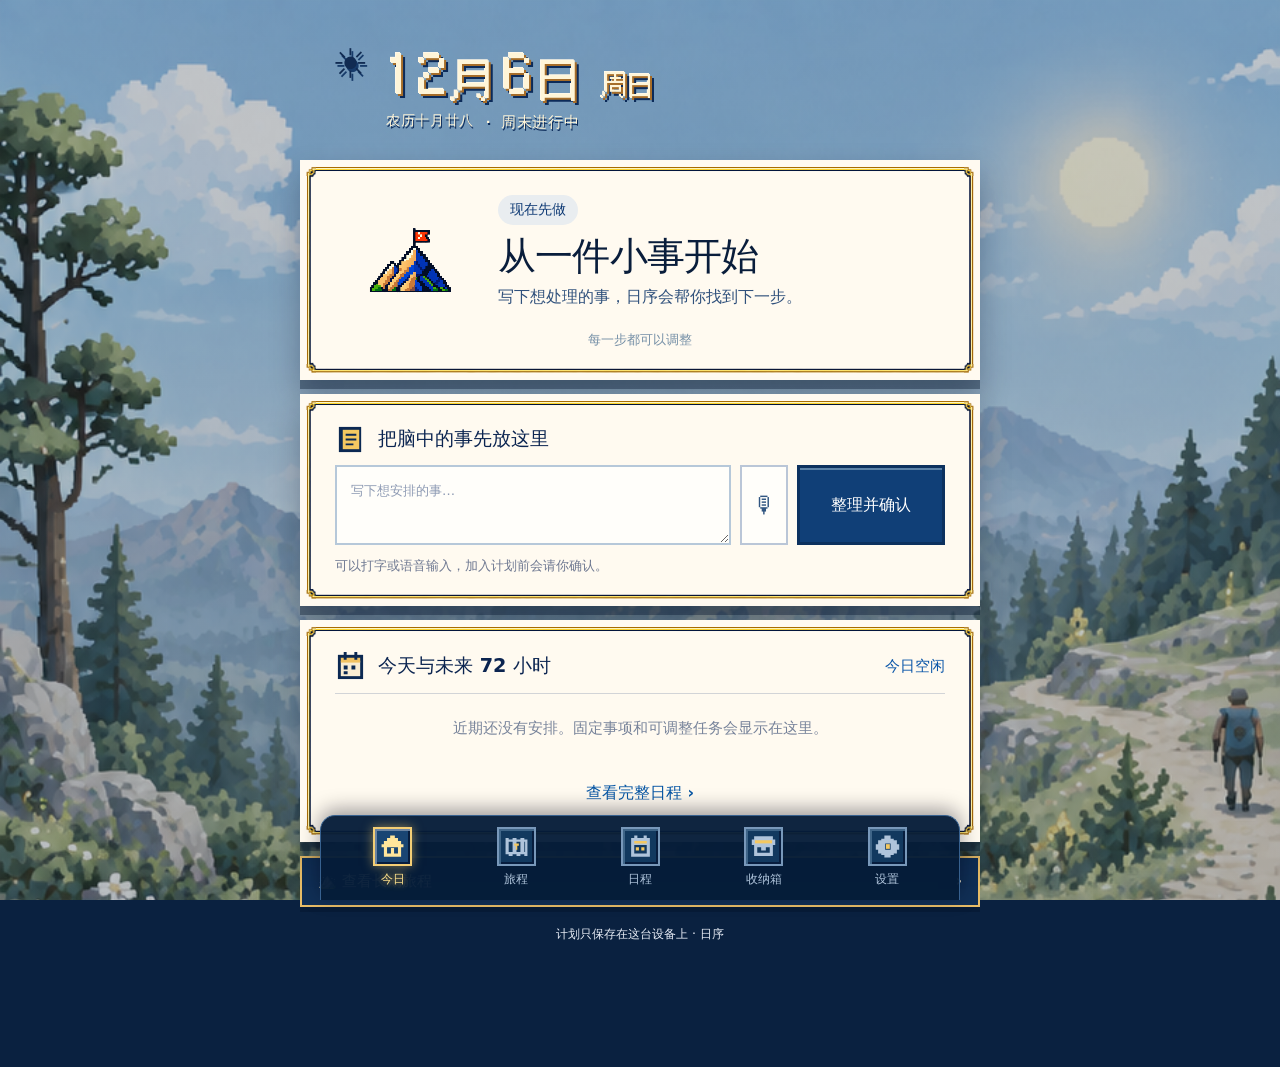
==== index.html @ 4304ae8c "Prepare first-party AI recognition service" ====
<!doctype html>
<html lang="zh-CN">
<head>
  <meta charset="UTF-8">
  <meta name="viewport" content="width=device-width, initial-scale=1, viewport-fit=cover">
  <meta name="theme-color" content="#0b2545">
  <meta name="description" content="日序：把今天的事情理清，沿着自己的旅程向前走。">
  <title>日序 · 今日冒险</title>
  <link rel="manifest" href="./manifest.webmanifest">
  <link rel="icon" type="image/svg+xml" href="data:image/svg+xml,%3Csvg xmlns='http://www.w3.org/2000/svg' viewBox='0 0 64 64'%3E%3Crect width='64' height='64' fill='%230b2545'/%3E%3Cpath d='M8 48 26 19l10 15 7-9 13 23Z' fill='%23f6cf75' stroke='%23fff8e7' stroke-width='3'/%3E%3Cpath d='M8 51h48' stroke='%23fff8e7' stroke-width='4'/%3E%3C/svg%3E">
  <link rel="stylesheet" href="./styles.css">
  <script type="module" src="./app.js"></script>
</head>
<body>
  <svg class="svg-defs" xmlns="http://www.w3.org/2000/svg" aria-hidden="true">
    <symbol id="i-mountain" viewBox="0 0 64 64"><path fill="#09254b" d="M2 51 24 14l12 19 8-11 18 29v7H2z"/><path fill="#f8d675" d="M7 51 24 21l18 30z"/><path fill="#e7f4f2" d="m24 21 6 10-7-3-5 5z"/><path fill="#5d8e78" d="M5 51h55v7H5z"/><path fill="#b96436" d="M23 10h4v14h-4z"/><path fill="#f8d675" d="M27 11h12v9H27z"/></symbol>
    <symbol id="i-book" viewBox="0 0 32 32"><path fill="#0b2852" d="M4 3h23v26H4z"/><path fill="#f4c861" d="M8 6h17v20H8z"/><path fill="#0b2852" d="M11 10h11v2H11zm0 5h11v2H11zm0 5h8v2h-8z"/></symbol>
    <symbol id="i-calendar" viewBox="0 0 32 32"><path fill="#0b2852" d="M3 5h26v25H3z"/><path fill="#f9ecd2" d="M6 11h20v16H6z"/><path fill="#f2c262" d="M6 8h20v5H6z"/><path fill="#0b2852" d="M9 2h3v8H9zm11 0h3v8h-3zM9 16h4v4H9zm8 0h4v4h-4zM9 22h4v3H9z"/></symbol>
    <symbol id="i-nav-calendar" viewBox="0 0 32 32"><path fill="currentColor" d="M4 5h4V2h4v3h8V2h4v3h4v24H4zm4 9v11h16V14z"/><path fill="#f4c861" d="M8 9h16v3H8zm2 8h4v4h-4zm7 0h4v4h-4z"/></symbol>
    <symbol id="i-sprout" viewBox="0 0 32 32"><path fill="#0b2852" d="M14 17h4v11h-4z"/><path fill="#4f9874" d="M15 17C5 19 4 12 5 7c5-1 11 1 11 10zm2-1c0-9 6-12 11-10 1 6-2 12-11 10z"/><path fill="#9c6a3f" d="M5 26h23v4H5z"/></symbol>
    <symbol id="i-home" viewBox="0 0 32 32"><path fill="currentColor" d="M13 2h6v3h4v4h4v4h3v4h-3v12H5V17H2v-4h3V9h4V5h4zM9 17v8h5v-7h4v7h5v-8z"/></symbol>
    <symbol id="i-map" viewBox="0 0 32 32"><path fill="currentColor" d="M2 5h4v2h5V5h5v2h5V5h5v2h4v21h-4v-2h-5v2h-5v-2h-5v2H6v-2H2zm4 5v13h5V10zm10 0v13h5V10zm10 0v13h1V10z"/><path fill="#f4c861" d="M13 12h6v3h-2v5h-2v-5h-2z"/></symbol>
    <symbol id="i-box" viewBox="0 0 32 32"><path fill="currentColor" d="M4 3h24v4h3v7h-3v14H4V14H1V7h3zm4 14v7h16v-7h-5v4h-6v-4z"/><path fill="#f4c861" d="M5 8h22v4H5z"/></symbol>
    <symbol id="i-settings" viewBox="0 0 32 32"><path fill="currentColor" d="M12 2h8v4h4v2h4v5h3v7h-3v5h-4v2h-4v3h-8v-3H8v-2H4v-5H1v-7h3V8h4V6h4zm1 10v8h7v-8z"/><path fill="#f4c861" d="M14 13h5v6h-5z"/></symbol>
    <symbol id="i-mango" viewBox="0 0 24 28"><path fill="#123353" d="M9 5h4l2-4 3 1-2 5c7 5 7 17-4 20C2 28-1 16 5 9z"/><path fill="currentColor" d="M9 8c-6 3-7 15 1 16 9 1 12-10 6-15-2-2-5-2-7-1z"/><path fill="#5b9c5a" d="M12 6c0-5-4-5-6-4 0 3 2 5 6 4z"/></symbol>
  </svg>
  <div class="scene" aria-hidden="true"></div>
  <div class="app-shell" id="today">
    <header class="sky-header">
      <div id="dateSkyIcon" class="date-icon date-emoji" aria-hidden="true">🌙</div>
      <div class="date-copy"><div class="date-line"><strong id="todayLabel"><span id="monthNumber" class="date-number"></span><span class="date-unit">月</span><span id="dayNumber" class="date-number"></span><span class="date-unit">日</span></strong><span id="weekdayLabel"></span></div><div class="date-detail"><span id="lunarLabel"></span><span id="weekendLabel"></span></div></div>
    </header>
    <main>
      <section class="next-card pixel-frame" aria-labelledby="nextTitle">
        <div class="hero-icon" aria-hidden="true"><img src="./assets/quest-mountain-flag.png" alt=""></div>
        <div class="hero-text"><span class="soft-badge">现在先做</span><div id="nextStep" class="next-content"><h1 id="nextTitle">从一件小事开始</h1><p>写下想处理的事，日序会帮你找到下一步。</p></div></div>
        <div id="nextActions" class="next-actions" hidden></div>
        <p class="hero-footnote">每一步都可以调整</p>
      </section>
      <section class="capture-card paper-frame" aria-labelledby="captureTitle">
        <div class="section-title"><svg aria-hidden="true"><use href="#i-book"/></svg><h2 id="captureTitle">把脑中的事先放这里</h2></div>
        <label class="sr-only" for="captureInput">输入你想整理的事情</label>
        <div class="capture-row"><textarea id="captureInput" rows="2" placeholder="写下想安排的事…"></textarea><button id="voiceButton" class="voice-button" type="button" aria-label="开始语音输入" aria-pressed="false">🎙</button><button id="organizeButton" class="navy-button" type="button">整理并确认</button></div>
        <p id="captureMessage" class="field-note" role="status">可以打字或语音输入，加入计划前会请你确认。</p>
      </section>
      <section class="schedule-card paper-frame" id="schedule" aria-labelledby="scheduleTitle">
        <div class="section-head schedule-head"><div class="section-title"><svg aria-hidden="true"><use href="#i-calendar"/></svg><h2 id="scheduleTitle">今天与未来 72 小时</h2></div><button id="workSummary" class="work-summary" type="button" aria-label="查看今日预计工作时间与忙碌度"></button></div>
        <div id="scheduleList" class="schedule-list"></div><div id="dailyList" class="daily-list"></div>
        <button id="scheduleMoreButton" class="section-link" type="button">查看完整日程 <span aria-hidden="true">›</span></button>
      </section>
      <button id="journeyShortcut" class="journey-shortcut" type="button">⛰️ 查看长期旅程 <span aria-hidden="true">›</span></button>
      <section class="journey-panel" id="journey" aria-labelledby="journeyTitle">
        <div class="journey-heading"><svg aria-hidden="true"><use href="#i-mountain"/></svg><h2 id="journeyTitle">长期旅程</h2><button id="newJourneyButton" class="journey-create" type="button">＋ 新建旅程</button></div><div id="journeyList" class="journey-list"></div>
      </section>
      <section class="tasks-card paper-frame" id="inbox" aria-labelledby="taskTitle">
        <div class="section-head"><div class="section-title"><svg aria-hidden="true"><use href="#i-box"/></svg><h2 id="taskTitle">收纳箱</h2></div><span id="taskCount" class="count-pill">0 项</span></div>
        <p class="section-description">所有已确认的事项都在这里，可修改、顺延或删除。</p>
        <div id="taskList" class="task-list"></div>
        <div class="inbox-subsection"><h3>稍后整理</h3><div id="deferredList"></div></div>
        <div class="inbox-subsection"><h3>过时奇遇 · 回顾</h3><div id="expiredList"></div></div>
        <details class="inbox-subsection"><summary>已完成事项</summary><div id="completedList"></div></details>
        <button id="restoreButton" class="section-link" type="button" hidden>撤销上一步</button>
      </section>
    </main>
    <footer class="page-footer">计划只保存在这台设备上 · 日序</footer>
  </div>
  <nav class="bottom-nav" aria-label="主要页面">
    <a class="active" href="#today" data-nav="today"><svg aria-hidden="true"><use href="#i-home"/></svg><span>今日</span></a>
    <a href="#journey" data-nav="journey"><svg aria-hidden="true"><use href="#i-map"/></svg><span>旅程</span></a>
    <a href="#schedule" data-nav="schedule"><svg aria-hidden="true"><use href="#i-nav-calendar"/></svg><span>日程</span></a>
    <a href="#inbox" data-nav="inbox"><svg aria-hidden="true"><use href="#i-box"/></svg><span>收纳箱</span></a>
    <button id="settingsButton" type="button"><svg aria-hidden="true"><use href="#i-settings"/></svg><span>设置</span></button>
  </nav>
  <dialog id="reviewSection" class="quest-dialog" aria-labelledby="reviewTitle">
    <div class="quest-dialog-inner">
      <div class="quest-banner"><span aria-hidden="true">✦</span><h2 id="reviewTitle">奇遇任务出现了</h2><span aria-hidden="true">✦</span></div>
      <div class="quest-scroll"><p id="captureSummary" class="capture-summary"></p><p id="questTiming" class="quest-timing"></p><div id="questLead" class="quest-lead"></div><div class="quest-suggestion"><h3>✦ 日序建议</h3><p id="questSuggestion">先核对任务名称、时间和预计时长。确认后再加入计划。</p><div id="questPlan" class="plan-preview" hidden></div></div><p class="section-description">整理结果 · 可逐项修改</p><div id="draftList" class="draft-list"></div></div>
      <div class="review-footer"><button id="confirmDraftButton" class="gold-button" type="button">接受安排</button><button id="discardDraftButton" class="light-button" type="button">先放一放</button><button id="deleteCaptureButton" class="delete-capture-button" type="button">删除本次输入</button><p id="reviewFootnote">未确认的内容不会加入计划</p></div>
    </div>
  </dialog>
  <dialog id="journeyDialog" class="settings-dialog" aria-labelledby="journeyDialogTitle">
    <form id="journeyForm" class="settings-content"><div class="section-head"><h2 id="journeyDialogTitle">新建长期旅程</h2><button class="icon-button dialog-close" type="button" aria-label="关闭">×</button></div>
      <label class="form-field">旅程名称<input id="journeyNameInput" type="text" maxlength="80" required placeholder="例如：找到合适的下一份工作"></label>
      <label class="form-field">类型<select id="journeyKindInput"><option value="main">主线任务</option><option value="side">支线任务</option></select></label>
      <label class="form-field">第一个路标（可稍后添加）<input id="journeyFirstMilestone" type="text" maxlength="180" placeholder="例如：整理作品集目录"></label>
      <button class="gold-button form-submit" type="submit">保存旅程</button>
    </form>
  </dialog>
  <dialog id="milestoneDialog" class="settings-dialog" aria-labelledby="milestoneDialogTitle">
    <form id="milestoneForm" class="settings-content"><div class="section-head"><h2 id="milestoneDialogTitle">添加下一路标</h2><button class="icon-button dialog-close" type="button" aria-label="关闭">×</button></div>
      <label class="form-field">要推进的一步<input id="milestoneTitle" type="text" maxlength="180" required placeholder="例如：完成作品集首页初稿"></label>
      <label class="form-field">预计分钟<input id="milestoneMinutes" type="number" min="10" max="480" step="5" value="45"></label>
      <button class="gold-button form-submit" type="submit">加入旅程</button>
    </form>
  </dialog>
  <dialog id="taskEditDialog" class="settings-dialog" aria-labelledby="taskEditTitle">
    <form id="taskEditForm" class="settings-content"><div class="section-head"><h2 id="taskEditTitle">修改事项</h2><button class="icon-button dialog-close" type="button" aria-label="关闭">×</button></div>
      <label class="form-field">名称<input id="editTitle" type="text" maxlength="180" required></label>
      <label class="form-field">安排方式<select id="editKind"><option value="task">可调整任务</option><option value="event">固定事项</option></select></label>
      <label class="form-field">任务类型<select id="editQuestType"><option value="adventure">奇遇任务</option><option value="normal">短期任务</option><option value="main">主线</option><option value="side">支线</option><option value="daily">每日任务</option></select></label>
      <label class="form-field">所属旅程<input id="editJourneyName" type="text" maxlength="80" list="journeyOptions" placeholder="主线或支线填写旅程名称"></label>
      <datalist id="journeyOptions"></datalist>
      <label class="form-field">优先级<select id="editPriority"><option value="auto">自动判断</option><option value="high">高</option><option value="medium">中</option><option value="low">低</option></select></label>
      <label class="form-field">截止或固定时间<input id="editTime" type="datetime-local"></label>
      <label class="form-field">预计分钟<input id="editMinutes" type="number" min="10" max="480" step="5"></label>
      <button class="gold-button form-submit" type="submit">保存修改</button>
    </form>
  </dialog>
  <dialog id="focusDialog" class="settings-dialog" aria-labelledby="focusTitle"><div class="settings-content focus-content"><div class="section-head"><h2 id="focusTitle">开始这一段</h2><button class="icon-button dialog-close" type="button" aria-label="关闭">×</button></div><p id="focusTaskTitle" class="focus-task-title"></p><div id="focusClock" class="focus-clock" aria-live="off">00:00</div><p class="section-description">专注结束后再标记完成；中途离开也不会自动算作完成。</p><div class="focus-actions"><button id="focusToggleButton" class="gold-button" type="button">开始计时</button><button id="focusCompleteButton" class="light-button" type="button">完成这一段</button></div></div></dialog>
  <dialog id="busyDialog" class="settings-dialog" aria-labelledby="busyTitle"><div class="settings-content"><div class="section-head"><h2 id="busyTitle">今日忙碌度</h2><button class="icon-button dialog-close" type="button" aria-label="关闭">×</button></div><p id="busyExplanation" class="section-description"></p></div></dialog>
  <dialog id="settingsDialog" class="settings-dialog" aria-labelledby="settingsTitle">
    <form method="dialog" class="settings-content"><div class="section-head"><h2 id="settingsTitle">设置与数据</h2><button class="icon-button" value="cancel" aria-label="关闭设置">×</button></div>
      <label class="setting-row"><span><strong>背景时间</strong><small>跟随当前时间，或手动选择远足与扎营。</small></span><select id="themeSelect"><option value="auto">自动切换</option><option value="day">白天 · 远足</option><option value="night">夜间 · 扎营</option></select></label>
      <label class="setting-row"><span><strong>临期提醒</strong><small>页面打开时显示柔和提示；重要事项会更早提醒。</small></span><input id="reminderToggle" type="checkbox" checked></label>
      <label class="setting-row"><span><strong>提醒方式</strong><small>声音需要手动开启，受手机浏览器播放限制。</small></span><select id="reminderMode"><option value="visual">渐入提示</option><option value="sound">渐入提示＋轻音</option></select></label>
      <div class="ai-setting"><strong>智能识别</strong><p>整理时只发送本次输入与设备时间，用来归纳任务、识别日期和时长。个人任务仍保存在本机；服务暂不可用时会自动使用本地规则。</p></div>
      <div class="settings-buttons"><button id="exportButton" class="light-button" type="button">导出数据</button><label class="light-button import-label">导入数据<input id="importInput" type="file" accept="application/json,.json" hidden></label></div>
      <details class="capture-history"><summary>查看已确认的原文</summary><div id="captureHistory"></div></details>
      <button id="clearButton" class="danger-button" type="button">清空本机数据</button>
      <p class="field-note">当前版本无需账号；更换设备前请导出备份。</p>
    </form>
  </dialog>
  <dialog id="changesDialog" class="settings-dialog" aria-labelledby="changesTitle"><div class="settings-content"><h2 id="changesTitle">这些安排会调整</h2><p class="section-description">请确认变更；加入后仍可撤销。</p><ul id="changesList" class="changes-list"></ul><div class="dialog-actions"><button id="changesCancelButton" class="light-button" type="button">返回修改</button><button id="changesConfirmButton" class="gold-button" type="button">确认新计划</button></div></div></dialog>
  <div id="reminderBanner" class="reminder-banner" role="alert" hidden><span aria-hidden="true">✦</span><div><strong id="reminderTitle"></strong><p id="reminderDetail"></p></div><button id="reminderDismiss" type="button" aria-label="关闭提醒">×</button></div>
  <div id="toast" class="toast" role="status" aria-live="polite" hidden></div>
</body>
</html>
---- styles.css ----
:root{font-family:"PingFang SC","Microsoft YaHei","Noto Sans CJK SC",system-ui,sans-serif;font-size:16px;line-height:1.5;color:#112b52;background:#0a2140;font-synthesis:none;--navy:#0d2b56;--deep:#091e3e;--blue:#16539a;--gold:#efbd58;--paper:#fff9ed;--paper2:#fffdf7;--muted:#6d7890}
*{box-sizing:border-box}html{scroll-behavior:smooth}body{margin:0;min-width:320px}button,textarea,input,select{font:inherit}button{cursor:pointer}button:disabled{opacity:.5;cursor:not-allowed}button:focus-visible,textarea:focus-visible,input:focus-visible,select:focus-visible,a:focus-visible,summary:focus-visible{outline:3px solid #4a94df;outline-offset:3px}[hidden]{display:none!important}.sr-only{position:absolute;width:1px;height:1px;padding:0;margin:-1px;overflow:hidden;clip:rect(0,0,0,0);white-space:nowrap;border:0}.svg-defs{position:absolute;width:0;height:0;overflow:hidden}.scene{position:fixed;inset:0;z-index:0;pointer-events:none;background:#10294c url("./assets/night-landscape.png") center top/cover no-repeat}.scene:after{content:"";position:absolute;inset:0;background:linear-gradient(180deg,rgba(6,22,47,.12),rgba(6,22,47,.25))}body[data-theme="day"] .scene{background-image:url("./assets/day-landscape.png");background-color:#a9c8cf}body[data-theme="day"] .scene:after{background:linear-gradient(180deg,rgba(214,230,229,.06),rgba(22,58,67,.14))}.app-shell{position:relative;z-index:1;width:min(100% - 40px,980px);margin:auto;padding-bottom:105px}.sky-header{height:162px;display:flex;align-items:flex-start;gap:13px;padding:43px 14px 0;max-width:700px}.date-icon{width:45px;height:45px;flex:0 0 45px;filter:drop-shadow(2px 3px 0 #173b6a)}.date-icon svg{width:100%;height:100%;image-rendering:pixelated}.date-line{display:flex;gap:17px;align-items:baseline;white-space:nowrap}.date-line strong,.date-line span,.date-detail{font-family:ui-monospace,"SFMono-Regular","PingFang SC","Microsoft YaHei",sans-serif;font-weight:900;letter-spacing:.045em;color:#fff5d8;text-shadow:2px 2px 0 #a66d29,4px 4px 0 #0b2a59,-1px -1px 0 #fff8e8}.date-line strong{font-size:clamp(2rem,6vw,3.25rem);line-height:1.1}.date-line span{font-size:clamp(1.12rem,3vw,1.7rem)}.date-detail{font-size:.9rem;margin-top:5px;display:flex;gap:12px;flex-wrap:wrap}.date-detail span+span:before{content:"·";margin-right:10px}main{display:grid;gap:20px}.pixel-frame,.paper-frame{position:relative;background:var(--paper);box-shadow:0 10px 0 rgba(5,20,45,.26),0 18px 34px rgba(4,18,37,.24)}.pixel-frame{border:4px solid var(--navy);outline:3px solid #f5c561;outline-offset:-9px}.paper-frame{border:3px solid #e7b958;outline:2px solid #fff3d5;outline-offset:-7px}.pixel-frame:before,.paper-frame:before{content:"";position:absolute;inset:5px;border:1px solid rgba(11,43,86,.15);pointer-events:none}.next-card{display:grid;grid-template-columns:140px minmax(0,1fr);column-gap:24px;padding:32px 40px 25px;min-height:300px}.hero-icon{grid-row:1/3;display:flex;align-items:center;justify-content:center;align-self:start;min-height:145px}.hero-icon svg{width:130px;height:130px;image-rendering:pixelated}.hero-text{min-width:0}.soft-badge{display:inline-block;border-radius:20px;background:#e9edf0;color:#0d3974;padding:5px 14px;font-size:.9rem;font-weight:750}.next-content h1{font-size:clamp(1.75rem,4vw,2.5rem);line-height:1.2;letter-spacing:-.02em;color:#091d3b;margin:13px 0 8px}.next-content p{color:#30517c;margin:4px 0;font-size:1rem}.next-meta{display:inline-block;border-radius:18px;background:#f0eee9;color:#244c78!important;padding:5px 12px;font-size:.87rem!important;margin:2px 0!important}.next-explain{color:#6d7890!important;font-size:.91rem!important}.next-actions{grid-column:1/-1;display:flex;align-items:center;justify-content:center;gap:12px;margin-top:20px;flex-wrap:wrap}.next-actions button:first-child,.gold-button{background:linear-gradient(#f7d485,#ecb44a);color:#101f35;border:3px solid #966019;box-shadow:inset 0 2px #ffe8a9,0 4px 0 #754710;font-weight:850}.next-actions button:first-child{width:min(100%,620px);font-size:1.15rem;padding:11px 18px}.next-actions button:nth-child(2){border:0;background:transparent;color:#1a568b;font-weight:750;padding:9px}.hero-footnote{grid-column:1/-1;text-align:center;margin:7px 0 0;color:#7690a7;font-size:.83rem}.capture-card,.schedule-card,.tasks-card{padding:22px 27px}.section-title{display:flex;align-items:center;gap:12px;min-width:0}.section-title svg{width:32px;height:32px;flex:0 0 32px;image-rendering:pixelated}.section-title h2,.journey-heading h2{font-size:1.35rem;line-height:1.25;margin:0;color:#0b2450}.capture-row{display:grid;grid-template-columns:minmax(0,1fr) 48px 148px;gap:9px;margin-top:15px;align-items:stretch}.capture-row textarea{width:100%;min-width:0;min-height:58px;max-height:190px;resize:vertical;background:#fcfbf8;border:2px solid #bac6d7;padding:14px;color:#132b50;line-height:1.5;grid-column:1/3;grid-row:1}.capture-row textarea::placeholder{color:#8d9ab3}.voice-button{grid-column:2;grid-row:1;z-index:1;border:0;border-left:1px solid #a9b6c9;background:transparent;color:#315681;font-size:1.4rem;margin:8px 0;line-height:1}.navy-button{background:#103f77;color:#fff;border:3px solid #0c315e;box-shadow:inset 0 2px #5b82a8;font-weight:800;padding:8px 12px}.field-note{font-size:.82rem;color:#6e7891;margin:11px 0 0}.section-head{display:flex;justify-content:space-between;gap:14px;align-items:center}.schedule-head{padding-bottom:17px;border-bottom:1px solid #d2d4d7}.work-summary{font-size:.91rem;color:#13509a;text-align:right;white-space:nowrap}.mango-strip{display:inline-flex;align-items:center;gap:1px;vertical-align:middle;margin-left:4px}.mango-strip svg{width:18px;height:21px;color:#e6ac3c}.mango-strip.level-1 svg{color:#55aa91}.mango-strip.level-2 svg{color:#86b86c}.mango-strip.level-3 svg{color:#e8b94a}.mango-strip.level-4 svg{color:#e99645}.mango-strip.level-5 svg{color:#e3734b}.mango-strip svg:nth-child(n+4){opacity:.35}.mango-strip.level-4 svg:nth-child(4),.mango-strip.level-5 svg:nth-child(4),.mango-strip.level-5 svg:nth-child(5){opacity:1}.schedule-day{margin-top:8px}.day-label{font-size:.76rem;font-weight:750;color:#6c819d;margin:10px 0 0}.schedule-item{display:grid;grid-template-columns:92px minmax(0,1fr) auto;align-items:center;gap:12px;padding:14px 0;border-bottom:1px solid #e1dfd9}.schedule-time{color:#174b8a;font-weight:700;font-size:.84rem;white-space:nowrap}.schedule-title{font-weight:800;color:#0c2855;font-size:1rem}.schedule-detail{color:#74819a;font-size:.78rem;margin-top:2px}.status-pill{display:inline-flex;align-items:center;gap:4px;background:#ecf1f5;color:#28466c;border-radius:12px;padding:5px 8px;font-size:.73rem;font-weight:750;white-space:nowrap}.status-pill.adventure{background:#fff0c5;color:#825315}.status-pill.event{background:#e8edf3}.daily-list{margin-top:3px}.daily-item{display:flex;align-items:center;gap:10px;border-bottom:1px solid #e2ded7;padding:14px 5px;font-weight:700}.daily-item input{width:21px;height:21px;accent-color:#1a6393}.daily-item span{flex:1}.section-link{display:block;border:0;background:transparent;margin:12px auto 0;padding:7px 10px;color:#0756a4;font-weight:800}.section-link:hover{text-decoration:underline}.empty-state{padding:23px 12px;color:#77839a;text-align:center;font-size:.91rem}.journey-panel{border:3px solid #f2c565;background:#0c294f;padding:18px 13px 14px;box-shadow:0 12px 0 rgba(5,18,39,.3);color:#fff}.journey-heading{display:flex;align-items:center;gap:10px;padding:0 7px 14px}.journey-heading svg{width:31px;height:31px;image-rendering:pixelated}.journey-heading h2{color:#fff8e9}.journey-list{display:grid;gap:12px}.journey-card{display:grid;grid-template-columns:66px minmax(0,1fr);align-items:center;gap:12px;background:var(--paper2);border:3px solid #edbe5d;box-shadow:inset 0 0 0 2px #fff4d2;padding:13px 14px;color:#0c2855}.journey-card svg{width:62px;height:62px;image-rendering:pixelated}.journey-card h3{font-size:1rem;line-height:1.35;margin:0 0 3px}.journey-card p{font-size:.82rem;color:#31527d;margin:0}.journey-card .quest-label{font-weight:800;color:#17559c}.journey-progress{height:9px;background:#dfe4e9;margin:8px 0 5px;border-radius:12px;overflow:hidden}.journey-progress>span{display:block;height:100%;background:#3e9b70}.journey-empty{border:1px dashed #8daac9;color:#d7e4ef;padding:16px;text-align:center;font-size:.85rem}.section-description{color:#70819a;font-size:.86rem;margin:8px 0 10px}.count-pill{font-size:.79rem;color:#235083;background:#e7edf0;border-radius:15px;padding:5px 10px;white-space:nowrap}.task-row{display:grid;grid-template-columns:25px minmax(0,1fr) auto;gap:11px;align-items:start;padding:14px 2px;border-bottom:1px solid #e4e1dc}.task-check{width:20px;height:20px;accent-color:#165e91;margin-top:3px}.task-title{font-weight:750}.task-meta{font-size:.8rem;color:#74809b;margin-top:3px}.task-actions{display:flex;gap:5px}.task-actions button{background:#eaf0f4;color:#1c5488;border:0;padding:5px 8px;font-size:.77rem;font-weight:700}.page-footer{color:#e7ecf5;font-size:.78rem;text-align:center;padding:18px}.bottom-nav{position:fixed;bottom:0;left:0;right:0;z-index:10;display:flex;justify-content:center;gap:0;background:rgba(6,29,57,.96);border-top:2px solid #35547d;box-shadow:0 -5px 20px #0016;padding:8px max(12px,env(safe-area-inset-right)) calc(7px + env(safe-area-inset-bottom))}.bottom-nav a,.bottom-nav button{width:min(20%,130px);display:flex;flex-direction:column;align-items:center;gap:2px;border:0;background:transparent;text-decoration:none;color:#afc4db;font-size:.75rem;padding:4px 2px}.bottom-nav svg{width:25px;height:25px;color:inherit}.bottom-nav .active{color:#ffe28d;text-shadow:0 0 7px #f6c450}.bottom-nav a:hover,.bottom-nav button:hover{color:#fff1be}.quest-dialog,.settings-dialog{padding:0;border:0;background:transparent;color:#0c2a50;max-width:calc(100vw - 28px);max-height:90dvh;overflow:visible}.quest-dialog{width:min(680px,calc(100vw - 28px))}.quest-dialog::backdrop,.settings-dialog::backdrop{background:rgba(4,14,33,.75);backdrop-filter:blur(3px)}.quest-dialog-inner{display:flex;flex-direction:column;max-height:90dvh;background:#fffaf1;border:5px solid #f1c469;outline:4px solid #fff7e4;box-shadow:0 15px 0 #091d3e,0 24px 55px #0018;padding:20px 23px 12px}.quest-banner{flex:0 0 auto;display:flex;align-items:center;justify-content:center;gap:12px;background:#102953;color:#fff7de;border:3px solid #e8ae42;box-shadow:inset 0 0 0 2px #fff2d2;padding:10px 6px;text-align:center}.quest-banner h2{font-size:clamp(1.38rem,5vw,2rem);line-height:1.15;margin:0;letter-spacing:.05em}.quest-banner span{color:#f1bc4d}.quest-scroll{overflow:auto;padding:5px 5px 8px;min-height:0}.quest-timing{width:max-content;max-width:100%;margin:9px auto 10px;background:#fff1d0;color:#56391a;padding:4px 14px;border-radius:18px;font-size:.8rem}.quest-lead{display:flex;gap:16px;align-items:center;padding:9px 2px 13px;border-bottom:1px solid #e2d9c9}.quest-lead-icon{font-size:2.3rem;line-height:1}.quest-lead strong{font-size:1.3rem;line-height:1.3}.quest-lead p{margin:4px 0 0;color:#727f99;font-size:.87rem}.quest-suggestion{padding:12px 1px;border-bottom:1px solid #e2d9c9}.quest-suggestion h3{margin:0;font-size:1rem}.quest-suggestion p{margin:4px 0 0;font-size:.91rem}.draft-list{display:grid;gap:8px}.draft-item{display:grid;grid-template-columns:minmax(0,1.5fr) minmax(0,1fr) minmax(0,1fr) minmax(0,1.25fr) minmax(0,.8fr) auto;gap:7px;align-items:end;border:1px solid #e0d8cb;background:#fffdf8;padding:10px}.draft-item label{display:grid;gap:3px;font-size:.73rem;font-weight:750;color:#576784}.draft-item input,.draft-item select{min-width:0;width:100%;height:39px;background:#fff;border:1px solid #b6c2d4;padding:6px;color:#152f55;font-size:.83rem}.remove-draft{height:39px;border:0;background:#e9edf2;color:#244a79;padding:0 10px}.draft-note{grid-column:1/-1;margin:0;color:#8b6673;font-size:.72rem}.review-footer{flex:0 0 auto;padding-top:10px;display:grid;gap:8px;background:#fffaf1}.gold-button,.light-button{min-height:45px;padding:9px 18px;font-size:1rem}.light-button{border:2px solid #756455;background:#fffdfa;color:#102c55;font-weight:800}.review-footer p{color:#8d94a6;text-align:center;font-size:.75rem;margin:0}.settings-dialog{width:min(520px,calc(100vw - 28px))}.settings-content{max-height:90dvh;overflow:auto;background:#fffaf1;border:4px solid #f0c166;box-shadow:0 16px 50px #0018;padding:22px}.settings-content h2{margin:0;font-size:1.35rem}.icon-button{background:#edf1f4;border:0;font-size:1.4rem;color:#20466d;min-width:36px;height:36px}.setting-row{display:flex;justify-content:space-between;align-items:center;gap:12px;padding:17px 0;border-bottom:1px solid #ded9cf}.setting-row span{display:grid;gap:3px}.setting-row small{color:#728199;font-size:.78rem}.setting-row select{max-width:145px;padding:7px;border:1px solid #b7c4d2;background:#fff}.setting-row input{width:22px;height:22px;accent-color:#155a93}.settings-buttons,.dialog-actions{display:flex;gap:8px;flex-wrap:wrap;margin:17px 0}.import-label{cursor:pointer;display:inline-flex;align-items:center}.capture-history{border-top:1px solid #ded9cf;border-bottom:1px solid #ded9cf;padding:13px 0}.capture-history summary{cursor:pointer;font-weight:750}.capture-history-item{padding:10px 0;border-bottom:1px solid #e5e1db}.capture-history-item time{color:#728199;font-size:.76rem}.capture-history-item p{white-space:pre-wrap;overflow-wrap:anywhere;margin:4px 0}.danger-button{margin-top:12px;padding:7px;border:0;background:transparent;color:#a73b38;font-weight:750}.changes-list{max-height:220px;overflow:auto;padding-left:23px}.changes-list li{margin:7px 0}.toast{position:fixed;bottom:94px;left:50%;transform:translateX(-50%);z-index:30;max-width:calc(100vw - 28px);padding:11px 17px;background:#0c2d55;color:#fff8e8;border:2px solid #efc26b;box-shadow:0 7px 22px #0017;font-size:.9rem}
@media(max-width:650px){.app-shell{width:calc(100% - 36px)}.sky-header{height:146px;padding:38px 9px 0}.next-card{grid-template-columns:88px minmax(0,1fr);gap:10px;padding:22px 20px 16px;min-height:0}.hero-icon{min-height:110px;grid-row:1/2;align-self:center}.hero-icon svg{width:82px;height:82px}.next-actions{margin-top:16px}.next-actions button:first-child{width:100%}.capture-card,.schedule-card,.tasks-card{padding:18px 19px}.section-title h2,.journey-heading h2{font-size:1.13rem}.section-title svg{width:28px;height:28px;flex-basis:28px}.work-summary{font-size:.78rem}.schedule-item{grid-template-columns:76px minmax(0,1fr);gap:8px}.status-pill{grid-column:2;justify-self:start;margin-top:4px}.schedule-title{font-size:.94rem}.schedule-time{font-size:.8rem}.task-row{grid-template-columns:25px minmax(0,1fr)}.task-actions{grid-column:2;margin-top:4px}.draft-item{grid-template-columns:1fr 1fr}.draft-item label:first-child{grid-column:1/-1}.draft-item label:nth-child(4){grid-column:1/-1}.draft-note{grid-column:1/-1}}
@media(max-width:430px){.date-line strong{font-size:2.12rem}.date-line span{font-size:1.1rem}.date-detail{font-size:.78rem}.date-icon{width:38px;height:38px;flex-basis:38px}.capture-row{grid-template-columns:minmax(0,1fr) 42px 110px;gap:6px}.capture-row textarea{padding:10px;font-size:.86rem}.navy-button{font-size:.79rem;padding:5px}.schedule-head{align-items:flex-start}.work-summary{max-width:125px;white-space:normal}.mango-strip svg{width:15px;height:18px}.quest-dialog-inner{padding:14px 13px 10px}.quest-banner{gap:5px}.quest-lead strong{font-size:1.1rem}.bottom-nav a,.bottom-nav button{font-size:.69rem}}
.quest-dialog::backdrop{background:linear-gradient(rgba(5,18,41,.36),rgba(5,18,41,.61)),url("./assets/night-landscape.png") center center/cover no-repeat}
@media(prefers-reduced-motion:reduce){html{scroll-behavior:auto}}
/* Functional views and controls */
body[data-view="today"] .tasks-card{display:none}
body[data-view="journey"] .next-card,body[data-view="journey"] .capture-card,body[data-view="journey"] .schedule-card,body[data-view="journey"] .tasks-card{display:none}
body[data-view="schedule"] .next-card,body[data-view="schedule"] .capture-card,body[data-view="schedule"] .journey-panel,body[data-view="schedule"] .tasks-card{display:none}
body[data-view="inbox"] .next-card,body[data-view="inbox"] .capture-card,body[data-view="inbox"] .schedule-card,body[data-view="inbox"] .journey-panel{display:none}
body[data-view="schedule"] #scheduleMoreButton{display:none}
body[data-view="today"] .journey-actions{display:none}
body[data-view="today"] .journey-card.side .journey-progress,body[data-view="today"] .journey-card.side .journey-next{display:none}
body[data-view="today"] .journey-card.side{min-height:88px}
.work-summary{border:0;background:transparent;padding:5px 0;cursor:pointer;font-family:inherit}
.work-summary:hover{text-decoration:underline}
.journey-heading .journey-create{margin-left:auto;border:1px solid #e8c372;background:transparent;color:#fff4d0;padding:7px 9px;font-size:.78rem;font-weight:750}
.journey-actions{display:flex;gap:8px;flex-wrap:wrap;margin-top:10px}
.journey-actions button{border:1px solid #abc0ce;background:#e8eff3;color:#1e4f83;padding:5px 9px;font-size:.8rem;font-weight:750}
.inbox-subsection{border-top:1px solid #ddd9d1;margin-top:18px;padding-top:12px}
.inbox-subsection h3,.inbox-subsection summary{color:#1b4678;font-size:1rem;font-weight:800;margin:0 0 6px}
.inbox-subsection summary{cursor:pointer}
.subsection-empty{color:#7c879a;font-size:.83rem;margin:6px 0}
.completed-item{color:#4b718d;font-size:.88rem;margin:7px 0;padding:6px;border-bottom:1px solid #ece8e0}
.deferred-row{display:flex;align-items:center;justify-content:space-between;gap:12px;padding:10px 0;border-bottom:1px solid #ece8e0}
.deferred-row p{margin:0;color:#1f365a;overflow-wrap:anywhere}
.deferred-row small{color:#78869a}
.deferred-row button{border:1px solid #b0c0ce;background:#eaf0f3;color:#1b5085;padding:7px 9px;white-space:nowrap}
.daily-item.skipped{color:#78869a}
.form-field{display:grid;gap:5px;color:#234367;font-size:.88rem;font-weight:750;margin-top:14px}
.form-field input,.form-field select{width:100%;height:46px;border:1.5px solid #b7c6d3;background:#fffef9;color:#173256;padding:8px 10px;min-width:0}
.form-submit{display:block;width:100%;margin-top:20px}
.focus-content{text-align:center}
.focus-content .section-head{text-align:left}
.focus-task-title{font-size:1.18rem;font-weight:800;color:#112e58}
.focus-clock{font-family:ui-monospace,SFMono-Regular,monospace;font-size:clamp(2.7rem,12vw,4.5rem);letter-spacing:.08em;color:#112e58;text-shadow:2px 2px #e8bf67;margin:12px 0}
.focus-actions{display:grid;gap:10px}
.draft-item{grid-template-columns:repeat(3,minmax(0,1fr))}
.draft-item label:first-child{grid-column:span 2}
.draft-item label:nth-child(4){grid-column:auto}
.draft-item .remove-draft{align-self:end}
@media(max-width:650px){.draft-item{grid-template-columns:repeat(2,minmax(0,1fr))}.draft-item label:first-child{grid-column:1/-1}.draft-item label:nth-child(4){grid-column:1/-1}.journey-heading .journey-create{font-size:.72rem;padding:5px}.deferred-row{align-items:flex-start}.deferred-row p{font-size:.85rem}}
.milestone-list{border-top:1px solid #d9d7cf;margin-top:10px;padding-top:6px}
.milestone-row{display:flex;align-items:center;gap:8px;padding:6px 0;color:#27466b;font-size:.88rem;cursor:pointer}
.milestone-row input{width:18px;height:18px;accent-color:#317e70}
body[data-view="today"] .milestone-list{display:none}

/* Approved pixel adventure art direction: reusable extracted frame and quest art. */
.app-shell{width:min(calc(100% - 28px),680px)}
main{gap:14px}
.scene{filter:saturate(.72)}
body[data-theme="day"] .scene{filter:saturate(.64) brightness(.94)}
.scene:after{background:linear-gradient(180deg,rgba(5,21,47,.12),rgba(5,21,47,.28))}
body[data-theme="day"] .scene:after{background:linear-gradient(180deg,rgba(12,44,75,.16),rgba(10,38,60,.23))}
.sky-header{width:100%;max-width:none;height:160px;padding:42px 28px 0;align-items:flex-start}
.date-line strong{font-size:clamp(2.35rem,8.4vw,3.5rem);letter-spacing:.07em}
.date-line span{font-size:clamp(1.1rem,3.8vw,1.65rem)}
.date-detail{font-size:.95rem;line-height:1.2;margin-top:7px}
.pixel-frame,.paper-frame{border:16px solid transparent;outline:0;border-image:url("./assets/pixel-panel-frame.png") 175 fill / 16px / 0 stretch;background:#fffaf0;box-shadow:0 9px 0 rgba(4,20,44,.38),0 15px 28px rgba(3,16,35,.28)}
.pixel-frame:before,.paper-frame:before{display:none}
.next-card{grid-template-columns:140px minmax(0,1fr);gap:10px 18px;min-height:0;padding:19px 24px 14px}
.hero-icon{grid-row:1/2;align-self:center;min-height:112px}
.hero-icon img{display:block;width:125px;height:125px;object-fit:contain;image-rendering:pixelated}
.soft-badge{background:#e9edf0;border-radius:20px;padding:4px 12px}
.next-content h1{margin:9px 0 6px;font-size:clamp(1.65rem,5vw,2.35rem)}
.next-meta{margin:2px 0!important;background:#eef1f2;border-radius:18px}
.next-actions{margin-top:12px}
.next-actions button:first-child{border-radius:0;clip-path:polygon(8px 0,calc(100% - 8px) 0,calc(100% - 8px) 3px,100% 3px,100% calc(100% - 8px),calc(100% - 8px) calc(100% - 8px),calc(100% - 8px) 100%,8px 100%,8px calc(100% - 8px),0 calc(100% - 8px),0 8px,8px 8px);min-height:52px}
.hero-footnote{margin-top:0}
.capture-card,.schedule-card,.tasks-card{padding:14px 19px}
.section-title h2,.journey-heading h2{font-size:1.2rem}
.section-title svg{width:31px;height:31px;flex-basis:31px}
.capture-row{margin-top:10px}
.capture-row textarea{min-height:58px;border:2px solid #b6c8d9;background:#fffefa}
.voice-button{font-size:1.45rem}
.voice-button.listening{color:#ad4a2b;animation:voice-pulse 1s ease-in-out infinite}
@keyframes voice-pulse{50%{opacity:.45}}
.schedule-head{padding-bottom:12px}
.work-summary{display:flex;align-items:center;justify-content:flex-end;gap:3px;flex-wrap:wrap;font-weight:750;color:#0955a8}
.mango-strip{margin-left:5px}
.schedule-day{margin-top:2px}
.day-label{margin:8px 0 1px;padding-left:26px;font-size:.79rem;color:#527299}
.schedule-item{position:relative;grid-template-columns:70px minmax(0,1fr) auto;gap:10px;min-height:66px;padding:11px 0 10px 27px}
.schedule-item:before{content:"";position:absolute;left:8px;top:0;bottom:0;border-left:2px dashed #b7c7d7}
.schedule-time{position:relative;font-size:.87rem;color:#143c76}
.schedule-time:before{content:"";position:absolute;left:-26px;top:.45em;width:13px;height:13px;border-radius:50%;background:#9aa7b8;box-shadow:0 0 0 3px #fffaf0}
.schedule-item.event .schedule-time:before{background:#168bdd}
.schedule-item.adventure .schedule-time:before{background:#dfa311}
.status-pill{font-size:.76rem;padding:5px 9px}
.daily-item{font-size:.98rem}
.journey-panel{border:5px solid #edbd5b;box-shadow:inset 0 0 0 3px #102f5a,0 9px 0 rgba(4,20,44,.38);padding:13px 10px 14px;background:linear-gradient(#0d2f58,#0a2347)}
.journey-heading{padding:2px 8px 11px}
.journey-card{border:13px solid transparent;border-image:url("./assets/pixel-panel-frame.png") 175 fill / 13px / 0 stretch;background:#fffbf1;box-shadow:none;padding:6px 5px;grid-template-columns:62px minmax(0,1fr)}
.journey-card img,.journey-card svg{display:block;width:60px;height:60px;object-fit:contain;image-rendering:pixelated}
.journey-card .journey-icon{transform:scale(1.12)}
.journey-card h3{font-size:1rem}
.journey-progress>span{background:#3fa075}
.bottom-nav{border:1px solid #37618f;border-bottom:0;border-radius:15px 15px 0 0;max-width:680px;left:50%;transform:translateX(-50%);padding:7px 10px calc(8px + env(safe-area-inset-bottom))}
.bottom-nav a,.bottom-nav button{width:20%;min-height:52px}
@media(max-width:650px){.app-shell{width:calc(100% - 28px)}.sky-header{height:154px;padding:39px 17px 0}.next-card{grid-template-columns:94px minmax(0,1fr);gap:8px;padding:12px 10px 11px}.hero-icon{min-height:94px}.hero-icon img{width:91px;height:91px}.next-content h1{font-size:clamp(1.55rem,6vw,2rem)}.capture-card,.schedule-card,.tasks-card{padding:11px 10px}.schedule-item{grid-template-columns:61px minmax(0,1fr);gap:8px;padding-left:22px}.schedule-time:before{left:-21px}.status-pill{grid-column:2;margin-top:0}.journey-card{grid-template-columns:54px minmax(0,1fr)}.journey-card img,.journey-card svg{width:53px;height:53px}}
@media(max-width:430px){.date-line{gap:10px}.date-line strong{font-size:2.35rem}.date-line span{font-size:1.06rem}.date-detail{font-size:.8rem;gap:4px}.date-detail span+span:before{margin-right:4px}.date-icon{width:37px;height:37px;flex-basis:37px}.sky-header{gap:8px}.next-card{grid-template-columns:78px minmax(0,1fr)}.hero-icon img{width:77px;height:77px}.next-content h1{font-size:1.46rem}.next-meta{font-size:.75rem!important}.next-explain{font-size:.84rem!important}.capture-row{grid-template-columns:minmax(0,1fr) 39px 107px;gap:5px}.capture-row textarea{font-size:.88rem;padding:10px 7px}.work-summary{font-size:.75rem;max-width:145px}.mango-strip svg{width:15px;height:18px}.section-title h2{font-size:1.04rem}.schedule-title{font-size:.9rem}.schedule-detail{font-size:.75rem}}
@media(prefers-reduced-motion:reduce){.voice-button.listening{animation:none}}
/* Compact home, consistent pixel controls and calm reminders. */
body[data-view="today"] .journey-panel{display:none}
body:not([data-view="today"]) .journey-shortcut{display:none}
.journey-shortcut{width:100%;padding:12px 16px;border:2px solid #e8bd67;background:#102f56;color:#fff4d6;text-align:left;font-size:.95rem;font-weight:800;box-shadow:0 5px 0 #071b37;cursor:pointer}
.journey-shortcut span{float:right}
.next-why{font-size:.75rem!important;color:#546987!important;margin:4px 0!important}
.deferred-actions{display:flex;gap:6px;flex-wrap:wrap;justify-content:flex-end}
.deferred-actions button:last-child{color:#9a3d39;background:#fff2ed;border-color:#e7bbb1}
.bottom-nav a,.bottom-nav button{justify-content:center;min-height:61px;gap:4px}
.bottom-nav svg{box-sizing:content-box;width:25px;height:25px;flex:none;padding:5px;border:2px solid #7898ba;background:#12395f;box-shadow:inset 2px 2px #3f6588,inset -2px -2px #071d3e;image-rendering:pixelated}
.bottom-nav .active svg{border-color:#f4ce75;color:#ffe59b;background:#194573;box-shadow:inset 2px 2px #6b83a0,inset -2px -2px #071d3e,0 0 10px #f6cd6788}
.reminder-banner[hidden]{display:none}
.reminder-banner{position:fixed;z-index:35;top:max(14px,env(safe-area-inset-top));left:50%;transform:translateX(-50%);width:min(560px,calc(100vw - 28px));display:grid;grid-template-columns:26px minmax(0,1fr) 30px;align-items:start;gap:9px;padding:13px 14px;border:3px solid #efc56e;background:#fffaf0;color:#12345e;box-shadow:0 8px 22px #0018;animation:reminder-in .5s ease-out}
.reminder-banner>span{color:#d59428;font-size:1.2rem}.reminder-banner strong{font-size:.98rem}.reminder-banner p{margin:4px 0 0;color:#536985;font-size:.78rem}.reminder-banner button{border:0;background:transparent;color:#36587e;font-size:1.3rem}
@keyframes reminder-in{from{opacity:0;transform:translate(-50%,-12px)}to{opacity:1;transform:translate(-50%,0)}}
@media(max-width:430px){.deferred-row{display:block}.deferred-actions{margin-top:8px;justify-content:flex-start}.bottom-nav svg{width:22px;height:22px;padding:4px}.bottom-nav a,.bottom-nav button{font-size:.67rem}}
@media(prefers-reduced-motion:reduce){.reminder-banner{animation:none}}

/* Date stays in the sky; other copy keeps the approved plain sans-serif style. */
@font-face{font-family:"ZLabs Pixel CN";src:url("./assets/zlabs-pixel-cn.woff2") format("woff2");font-style:normal;font-weight:400 900;font-display:swap}
.date-emoji{display:flex;align-items:center;justify-content:center;font-size:2.55rem;line-height:1;filter:drop-shadow(2px 3px 0 #173b6a)}
.date-line strong{font-family:"ZLabs Pixel CN",ui-monospace,"PingFang SC",sans-serif;font-size:clamp(2.65rem,9vw,3.8rem);line-height:1.05;letter-spacing:.03em}
.date-line span{font-family:"ZLabs Pixel CN",ui-monospace,"PingFang SC",sans-serif}
.date-detail{font-family:"PingFang SC","Microsoft YaHei",sans-serif;text-shadow:1px 2px 0 #0b2a59}
.quest-dialog.has-adventure::backdrop{background:linear-gradient(rgba(5,18,41,.12),rgba(5,18,41,.28)),url("./assets/adventure-camp-night.png") center center/cover no-repeat}
.quest-banner h2{font-size:clamp(1.65rem,6vw,2.35rem)}
.plan-preview{margin-top:11px;padding:10px 12px;background:#f3f0eb;border-radius:10px;color:#213f69;font-size:.83rem}
.plan-preview-title{font-weight:800;margin:0 0 5px!important}
.plan-preview-row{display:grid;grid-template-columns:72px minmax(0,1fr) 16px 72px;gap:5px;align-items:center;padding:6px 0;border-top:1px solid #ddd8d0}
.plan-preview-row span:nth-child(2){overflow:hidden;text-overflow:ellipsis;white-space:nowrap}
.plan-preview-row strong{color:#955f16}
.plan-preview-empty{margin:0!important;color:#60718b}
.ai-setting{padding:16px 0;border-bottom:1px solid #ded9cf}
.ai-setting p{color:#728199;font-size:.81rem;line-height:1.5;margin:6px 0 10px}
.ai-setting input{width:100%;height:42px;border:1px solid #b7c4d2;background:#fff;padding:8px 10px;color:#0c2a50}
.ai-setting-actions{display:flex;gap:8px;margin:9px 0}
.ai-setting-actions button{min-height:39px;font-size:.84rem}
.ai-setting small{color:#55718d}
@media(max-width:430px){.date-emoji{font-size:2.15rem}.date-line strong{font-size:2.55rem}.date-line span{font-size:1.06rem}.plan-preview-row{grid-template-columns:57px minmax(0,1fr) 13px 57px}}
/* Match the date glyphs to the numerals while keeping the approved pixel font. */
.date-line #todayLabel{display:inline-flex;align-items:baseline;gap:0;white-space:nowrap}
.date-line #todayLabel .date-number{font:inherit;font-variant-numeric:tabular-nums}
.date-line #todayLabel .date-unit{font:inherit;font-size:.74em;line-height:1}
.date-line #todayLabel .date-unit:nth-child(2){margin-right:.12em}
.date-detail #lunarLabel{font-size:.9em}
.delete-capture-button{min-height:38px;border:0;background:transparent;color:#a04b45;font-size:.82rem;font-weight:750;text-decoration:underline;text-underline-offset:3px}
/* The microphone has its own cell; the bottom rail fills narrow screens. */
.capture-row textarea{grid-column:1;grid-row:1;padding-right:12px}
.capture-row .voice-button{grid-column:2;grid-row:1;margin:0;border:2px solid #bac6d7;background:#fffefa}
.capture-row .navy-button{grid-column:3;grid-row:1}
.capture-row textarea::placeholder{font-size:.82rem}
.capture-summary{margin:10px 0 2px;padding:8px 10px;border-left:3px solid #d7a244;background:#f7f0e3;color:#325175;font-size:.8rem;line-height:1.45}
@media(max-width:650px){
  .capture-row{grid-template-columns:minmax(0,1fr) 48px;gap:8px}
  .capture-row textarea{grid-column:1;min-height:54px;font-size:.92rem}
  .capture-row .voice-button{grid-column:2;min-height:54px}
  .capture-row .navy-button{grid-column:1/-1;grid-row:2;min-height:44px}
  .bottom-nav{left:0;right:0;width:100%;max-width:none;transform:none;border-radius:0;border-left:0;border-right:0;padding-left:max(7px,env(safe-area-inset-left));padding-right:max(7px,env(safe-area-inset-right));padding-bottom:calc(5px + env(safe-area-inset-bottom));justify-content:space-around}
  .bottom-nav a,.bottom-nav button{flex:1 1 0;width:auto;min-width:0;min-height:56px;padding:3px 1px}
}
@media(max-width:380px){.capture-row textarea::placeholder{font-size:.76rem}.bottom-nav a,.bottom-nav button{font-size:.64rem}.bottom-nav svg{width:21px;height:21px}}
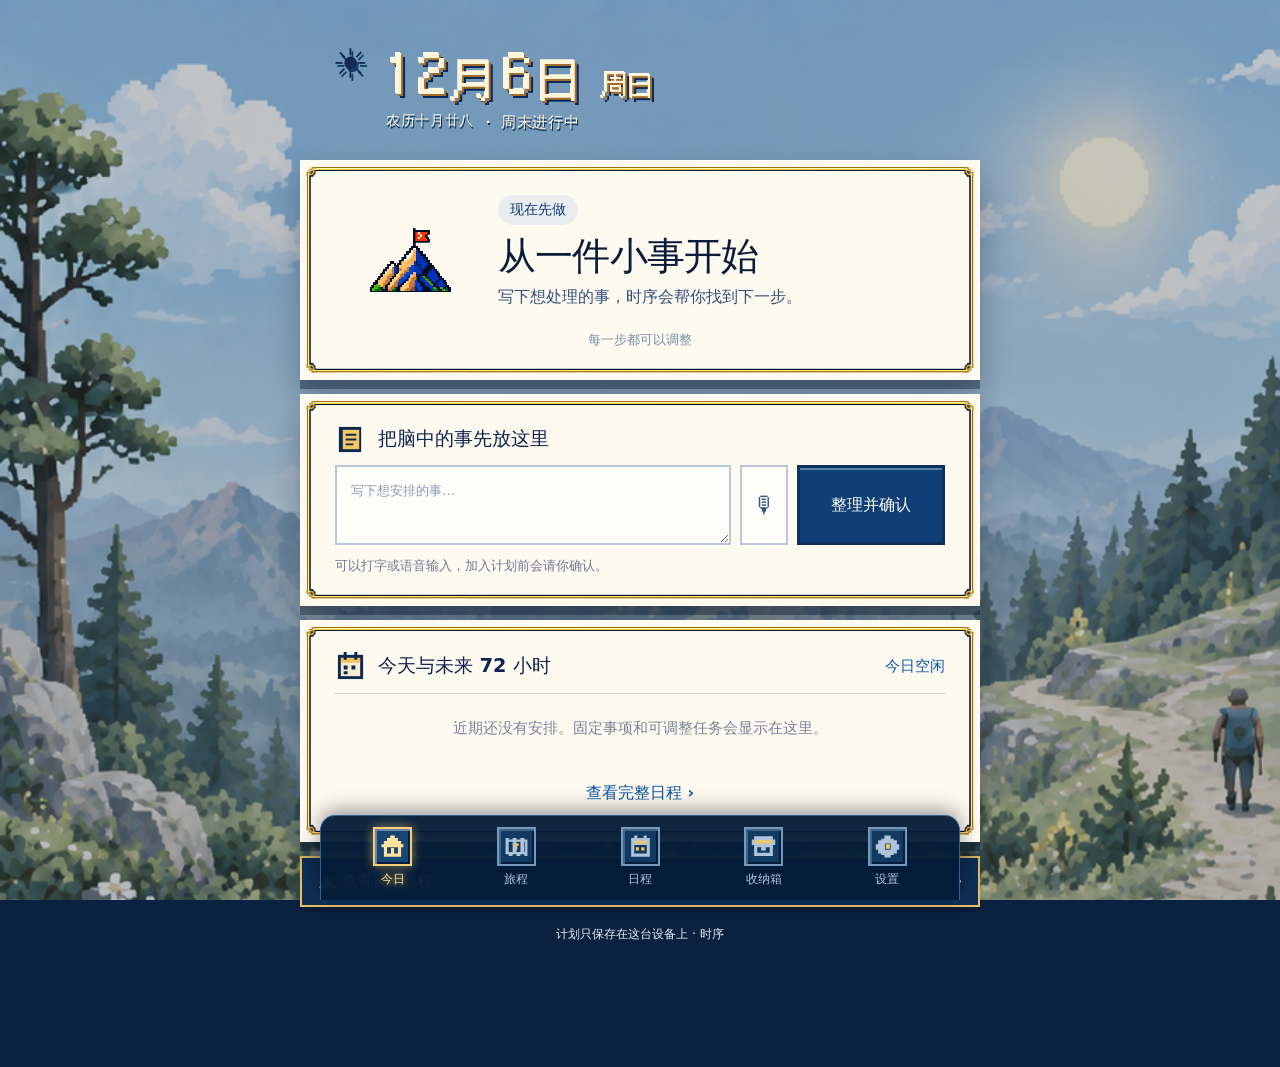
==== commit 1731c0f7: "Rename app display name to 时序" ====
--- a/index.html
+++ b/index.html
@@ -4,8 +4,8 @@
   <meta charset="UTF-8">
   <meta name="viewport" content="width=device-width, initial-scale=1, viewport-fit=cover">
   <meta name="theme-color" content="#0b2545">
-  <meta name="description" content="日序：把今天的事情理清，沿着自己的旅程向前走。">
-  <title>日序 · 今日冒险</title>
+  <meta name="description" content="时序：把今天的事情理清，沿着自己的旅程向前走。">
+  <title>时序 · 今日冒险</title>
   <link rel="manifest" href="./manifest.webmanifest">
   <link rel="icon" type="image/svg+xml" href="data:image/svg+xml,%3Csvg xmlns='http://www.w3.org/2000/svg' viewBox='0 0 64 64'%3E%3Crect width='64' height='64' fill='%230b2545'/%3E%3Cpath d='M8 48 26 19l10 15 7-9 13 23Z' fill='%23f6cf75' stroke='%23fff8e7' stroke-width='3'/%3E%3Cpath d='M8 51h48' stroke='%23fff8e7' stroke-width='4'/%3E%3C/svg%3E">
   <link rel="stylesheet" href="./styles.css">
@@ -33,7 +33,7 @@
     <main>
       <section class="next-card pixel-frame" aria-labelledby="nextTitle">
         <div class="hero-icon" aria-hidden="true"><img src="./assets/quest-mountain-flag.png" alt=""></div>
-        <div class="hero-text"><span class="soft-badge">现在先做</span><div id="nextStep" class="next-content"><h1 id="nextTitle">从一件小事开始</h1><p>写下想处理的事，日序会帮你找到下一步。</p></div></div>
+        <div class="hero-text"><span class="soft-badge">现在先做</span><div id="nextStep" class="next-content"><h1 id="nextTitle">从一件小事开始</h1><p>写下想处理的事，时序会帮你找到下一步。</p></div></div>
         <div id="nextActions" class="next-actions" hidden></div>
         <p class="hero-footnote">每一步都可以调整</p>
       </section>
@@ -62,7 +62,7 @@
         <button id="restoreButton" class="section-link" type="button" hidden>撤销上一步</button>
       </section>
     </main>
-    <footer class="page-footer">计划只保存在这台设备上 · 日序</footer>
+    <footer class="page-footer">计划只保存在这台设备上 · 时序</footer>
   </div>
   <nav class="bottom-nav" aria-label="主要页面">
     <a class="active" href="#today" data-nav="today"><svg aria-hidden="true"><use href="#i-home"/></svg><span>今日</span></a>
@@ -74,7 +74,7 @@
   <dialog id="reviewSection" class="quest-dialog" aria-labelledby="reviewTitle">
     <div class="quest-dialog-inner">
       <div class="quest-banner"><span aria-hidden="true">✦</span><h2 id="reviewTitle">奇遇任务出现了</h2><span aria-hidden="true">✦</span></div>
-      <div class="quest-scroll"><p id="captureSummary" class="capture-summary"></p><p id="questTiming" class="quest-timing"></p><div id="questLead" class="quest-lead"></div><div class="quest-suggestion"><h3>✦ 日序建议</h3><p id="questSuggestion">先核对任务名称、时间和预计时长。确认后再加入计划。</p><div id="questPlan" class="plan-preview" hidden></div></div><p class="section-description">整理结果 · 可逐项修改</p><div id="draftList" class="draft-list"></div></div>
+      <div class="quest-scroll"><p id="captureSummary" class="capture-summary"></p><p id="questTiming" class="quest-timing"></p><div id="questLead" class="quest-lead"></div><div class="quest-suggestion"><h3>✦ 时序建议</h3><p id="questSuggestion">先核对任务名称、时间和预计时长。确认后再加入计划。</p><div id="questPlan" class="plan-preview" hidden></div></div><p class="section-description">整理结果 · 可逐项修改</p><div id="draftList" class="draft-list"></div></div>
       <div class="review-footer"><button id="confirmDraftButton" class="gold-button" type="button">接受安排</button><button id="discardDraftButton" class="light-button" type="button">先放一放</button><button id="deleteCaptureButton" class="delete-capture-button" type="button">删除本次输入</button><p id="reviewFootnote">未确认的内容不会加入计划</p></div>
     </div>
   </dialog>
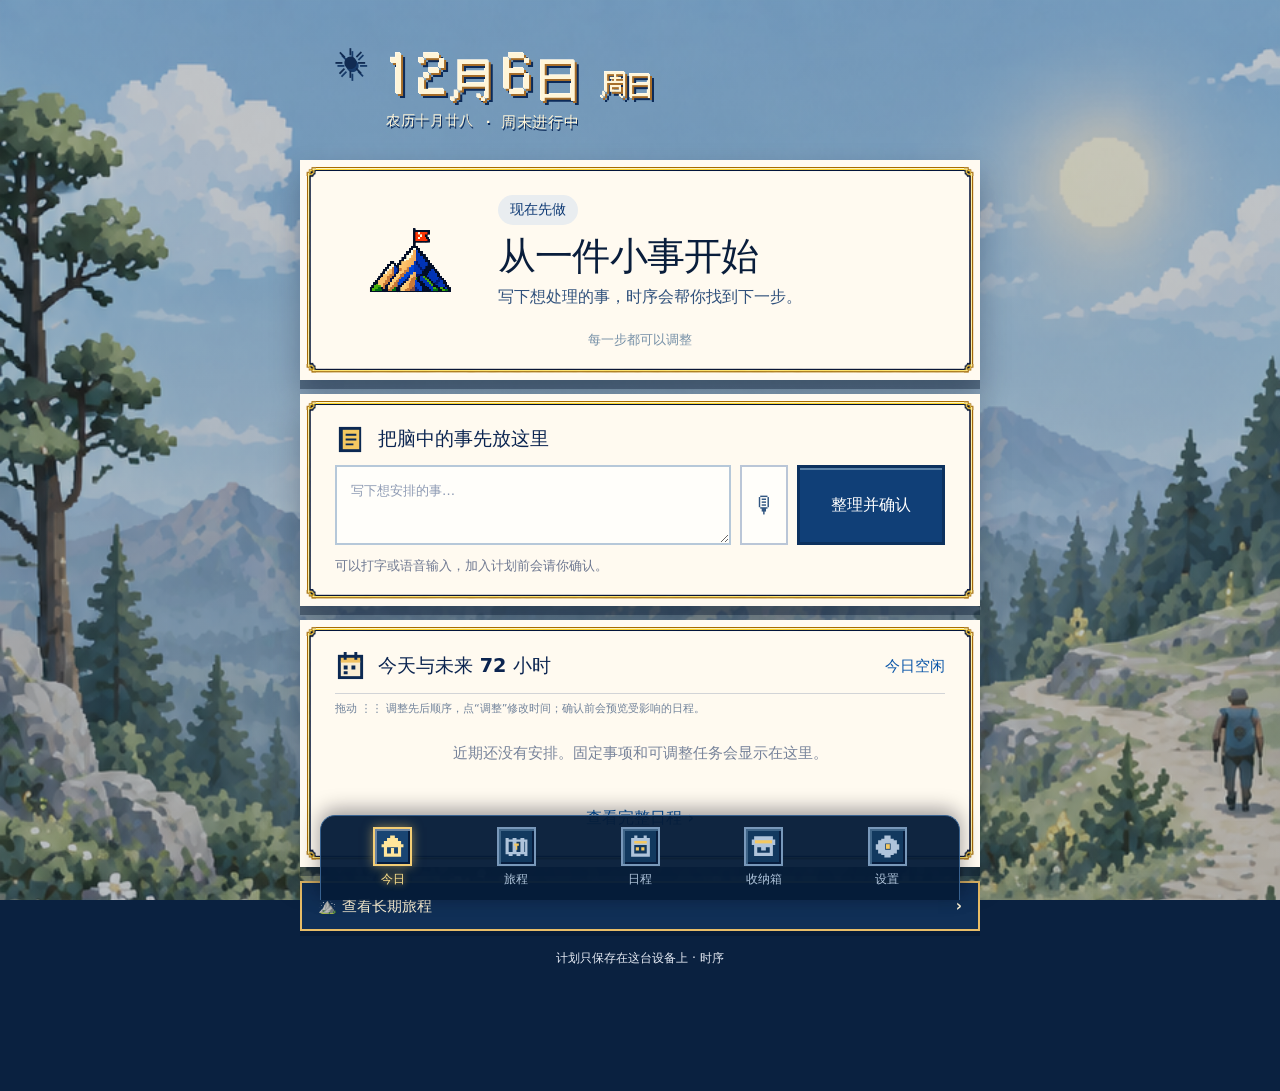
==== commit b44bb1d8: "Add drag priority and automatic schedule adjustment" ====
--- a/index.html
+++ b/index.html
@@ -9,6 +9,7 @@
   <link rel="manifest" href="./manifest.webmanifest">
   <link rel="icon" type="image/svg+xml" href="data:image/svg+xml,%3Csvg xmlns='http://www.w3.org/2000/svg' viewBox='0 0 64 64'%3E%3Crect width='64' height='64' fill='%230b2545'/%3E%3Cpath d='M8 48 26 19l10 15 7-9 13 23Z' fill='%23f6cf75' stroke='%23fff8e7' stroke-width='3'/%3E%3Cpath d='M8 51h48' stroke='%23fff8e7' stroke-width='4'/%3E%3C/svg%3E">
   <link rel="stylesheet" href="./styles.css">
+  <link rel="stylesheet" href="./schedule-controls.css">
   <script type="module" src="./app.js"></script>
 </head>
 <body>
@@ -45,6 +46,7 @@
       </section>
       <section class="schedule-card paper-frame" id="schedule" aria-labelledby="scheduleTitle">
         <div class="section-head schedule-head"><div class="section-title"><svg aria-hidden="true"><use href="#i-calendar"/></svg><h2 id="scheduleTitle">今天与未来 72 小时</h2></div><button id="workSummary" class="work-summary" type="button" aria-label="查看今日预计工作时间与忙碌度"></button></div>
+        <p class="schedule-hint">拖动 ⋮⋮ 调整先后顺序，点“调整”修改时间；确认前会预览受影响的日程。</p>
         <div id="scheduleList" class="schedule-list"></div><div id="dailyList" class="daily-list"></div>
         <button id="scheduleMoreButton" class="section-link" type="button">查看完整日程 <span aria-hidden="true">›</span></button>
       </section>
--- a/schedule-controls.css
+++ b/schedule-controls.css
@@ -0,0 +1,21 @@
+.schedule-row-actions{display:flex;align-items:center;gap:4px;justify-self:end;white-space:nowrap}
+.schedule-hint{font-size:11px;color:#71839b;line-height:1.4;margin:7px 0 2px}
+.schedule-item{grid-template-columns:70px minmax(0,1fr) auto auto}
+.timeline-row{grid-template-columns:64px minmax(0,1fr) auto}
+.schedule-row-actions button{border:1px solid #a9bbcb;background:#f5f6f2;color:#244d79;border-radius:4px;min-height:26px;padding:2px 6px;font-size:11px;font-weight:750;cursor:pointer}
+.schedule-row-actions .schedule-drag{font-size:15px;letter-spacing:-4px;padding:1px 10px 1px 6px;cursor:grab;touch-action:none;user-select:none}
+.schedule-row-actions .schedule-drag:active{cursor:grabbing}
+.schedule-dragging{opacity:.55}
+.schedule-drop-before{box-shadow:inset 0 3px #e2ae4d}
+.schedule-drop-after{box-shadow:inset 0 -3px #e2ae4d}
+.schedule-adjust-dialog{border:0;background:transparent;padding:3px;width:min(440px,calc(100vw - 22px));max-height:calc(100dvh - 20px);color:#102b4d}
+.schedule-adjust-dialog [hidden]{display:none!important}
+.schedule-adjust-dialog::backdrop{background:#071b35b8}
+.schedule-adjust-shell{background:#fff9eb;border:3px solid #f0c76e;box-shadow:0 0 0 3px #12365d,0 14px 36px #071b3570;border-radius:7px;padding:15px;max-height:calc(100dvh - 26px);overflow:auto;font-family:-apple-system,BlinkMacSystemFont,'PingFang SC',sans-serif}
+.schedule-adjust-head{display:flex;align-items:center;justify-content:space-between;gap:8px}.schedule-adjust-head h2{font-size:18px;margin:0}.schedule-close{border:0;background:transparent;font-size:25px;color:#183960;cursor:pointer}
+.schedule-adjust-lead{font-size:12px;line-height:1.5;color:#53677e;margin:8px 0 12px}
+.schedule-fields{display:grid;grid-template-columns:1fr 1fr;gap:9px}.schedule-fields label{display:grid;gap:4px;font-size:11px;font-weight:750;color:#44607d}.schedule-fields label:first-child,.schedule-fields label:nth-child(2),.schedule-deadline-label{grid-column:1/-1}.schedule-fields input,.schedule-fields select{min-width:0;width:100%;min-height:35px;background:#fff;border:1px solid #b4c2cf;color:#193759;border-radius:4px;padding:5px;font-size:12px}.schedule-fields input:disabled{background:#f0f1ef;color:#929ba5}
+.schedule-impact{margin-top:12px;padding:10px;background:#edf2ee;border:1px solid #cad8ce;border-radius:5px;font-size:11px;line-height:1.5}.schedule-impact strong{font-size:12px}.schedule-impact p{margin:6px 0 0;overflow-wrap:anywhere}.schedule-impact-warning,.schedule-adjust-error{color:#a44436}.schedule-adjust-error{min-height:16px;font-size:11px;margin:7px 0}
+.schedule-adjust-actions{display:flex;gap:8px}.schedule-adjust-actions button{flex:1;min-height:36px;border-radius:4px;font-size:12px;font-weight:800;cursor:pointer}.schedule-preview{background:#fff;border:1px solid #aab9c7;color:#1b4f7d}.schedule-confirm{background:#17436e;border:1px solid #102f57;color:#fff}.schedule-confirm:disabled{opacity:.5;cursor:not-allowed}
+@media(max-width:650px){.schedule-item{grid-template-columns:61px minmax(0,1fr)}.schedule-row-actions{grid-column:2;justify-self:start;margin-top:3px}.schedule-row-actions button{min-height:28px}}
+@media(max-width:390px){.timeline-row{grid-template-columns:58px minmax(0,1fr)}.timeline-row .schedule-row-actions{grid-column:2;justify-self:start}}
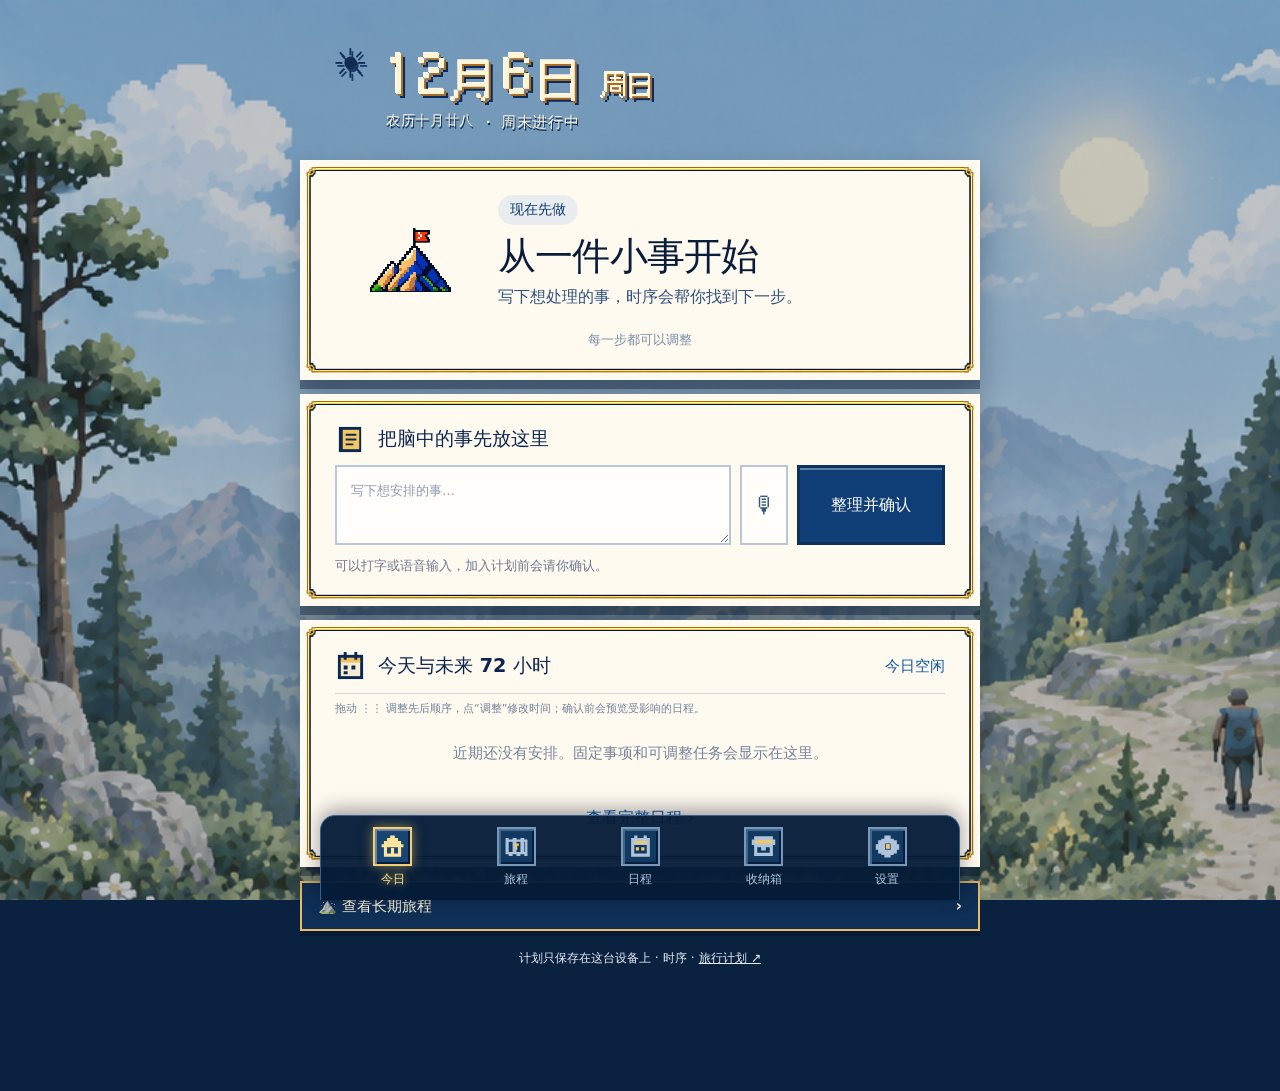
==== commit 255dcab8: "Add personal travel planner to GitHub Pages source" ====
--- a/index.html
+++ b/index.html
@@ -9,8 +9,8 @@
   <link rel="manifest" href="./manifest.webmanifest">
   <link rel="icon" type="image/svg+xml" href="data:image/svg+xml,%3Csvg xmlns='http://www.w3.org/2000/svg' viewBox='0 0 64 64'%3E%3Crect width='64' height='64' fill='%230b2545'/%3E%3Cpath d='M8 48 26 19l10 15 7-9 13 23Z' fill='%23f6cf75' stroke='%23fff8e7' stroke-width='3'/%3E%3Cpath d='M8 51h48' stroke='%23fff8e7' stroke-width='4'/%3E%3C/svg%3E">
   <link rel="stylesheet" href="./styles.css">
-  <link rel="stylesheet" href="./schedule-controls.css">
-  <script type="module" src="./app.js"></script>
+  <link rel="stylesheet" href="./schedule-controls.css?v=21">
+  <script type="module" src="./app.js?v=19"></script>
 </head>
 <body>
   <svg class="svg-defs" xmlns="http://www.w3.org/2000/svg" aria-hidden="true">
@@ -64,7 +64,7 @@
         <button id="restoreButton" class="section-link" type="button" hidden>撤销上一步</button>
       </section>
     </main>
-    <footer class="page-footer">计划只保存在这台设备上 · 时序</footer>
+    <footer class="page-footer">计划只保存在这台设备上 · 时序 · <a href="./travel/" style="color:inherit;text-decoration:underline">旅行计划 ↗</a></footer>
   </div>
   <nav class="bottom-nav" aria-label="主要页面">
     <a class="active" href="#today" data-nav="today"><svg aria-hidden="true"><use href="#i-home"/></svg><span>今日</span></a>
--- a/schedule-controls.css
+++ b/schedule-controls.css
@@ -19,3 +19,4 @@
 .schedule-adjust-actions{display:flex;gap:8px}.schedule-adjust-actions button{flex:1;min-height:36px;border-radius:4px;font-size:12px;font-weight:800;cursor:pointer}.schedule-preview{background:#fff;border:1px solid #aab9c7;color:#1b4f7d}.schedule-confirm{background:#17436e;border:1px solid #102f57;color:#fff}.schedule-confirm:disabled{opacity:.5;cursor:not-allowed}
 @media(max-width:650px){.schedule-item{grid-template-columns:61px minmax(0,1fr)}.schedule-row-actions{grid-column:2;justify-self:start;margin-top:3px}.schedule-row-actions button{min-height:28px}}
 @media(max-width:390px){.timeline-row{grid-template-columns:58px minmax(0,1fr)}.timeline-row .schedule-row-actions{grid-column:2;justify-self:start}}
+@media(max-width:430px){.timeline-row{grid-template-columns:64px minmax(0,1fr) auto;gap:5px}.timeline-row .schedule-row-actions{grid-column:auto;justify-self:end;margin-top:0}.timeline-row .schedule-row-actions button{min-height:25px;padding:2px 4px}.timeline-row .schedule-row-actions .schedule-drag{padding:1px 7px 1px 3px}}
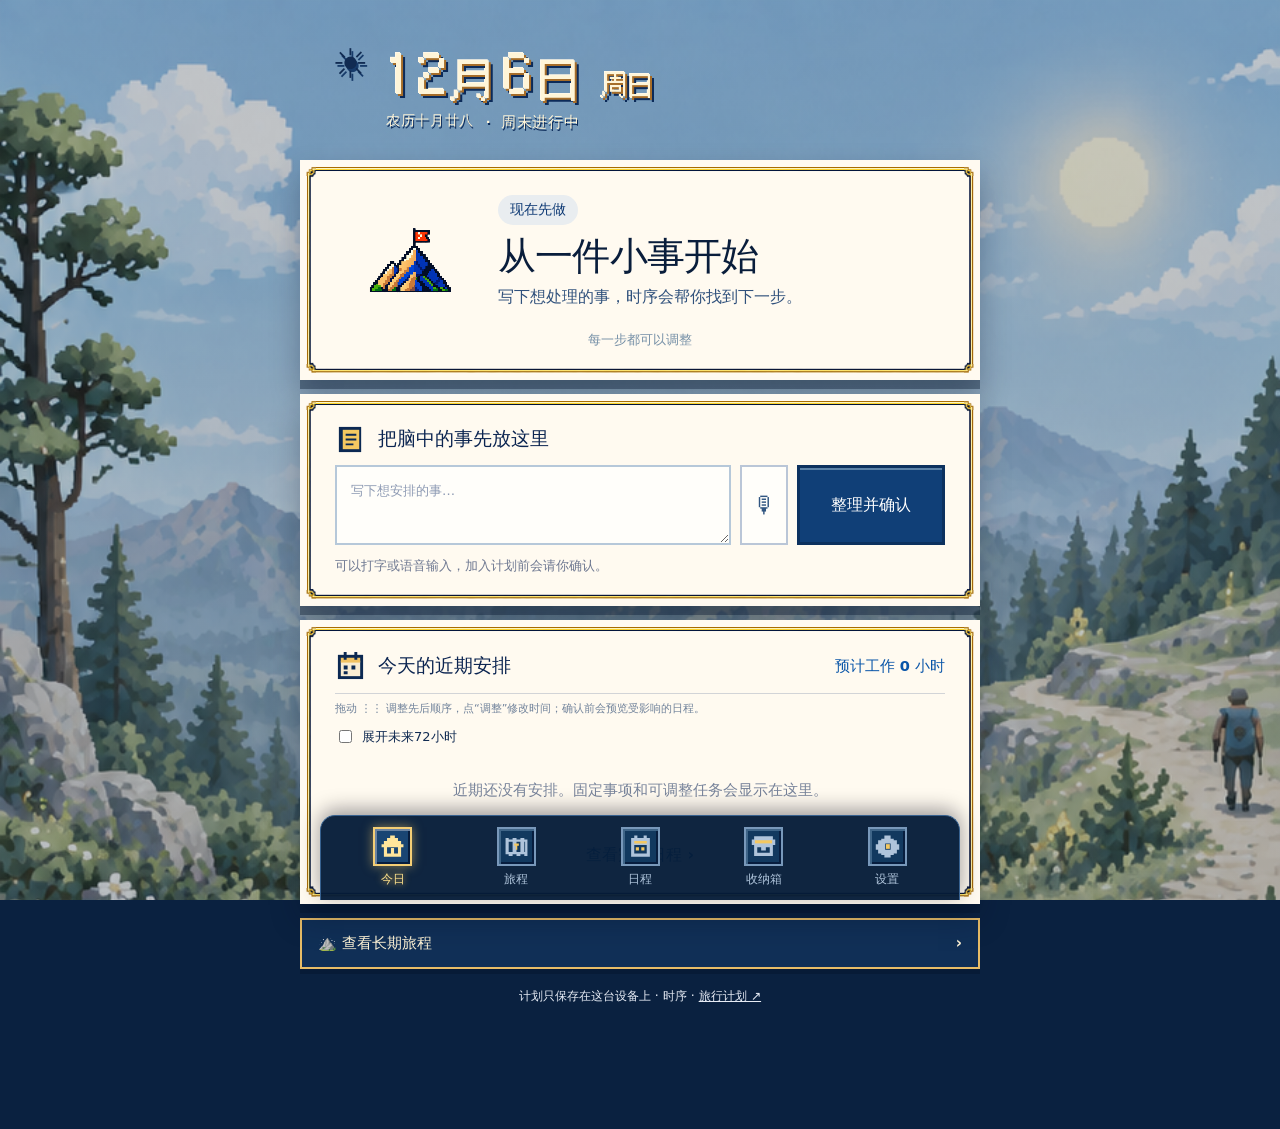
==== commit 777d97c7: "Publish shared schedule rules and compact v0.5 interface" ====
--- a/index.html
+++ b/index.html
@@ -8,9 +8,9 @@
   <title>时序 · 今日冒险</title>
   <link rel="manifest" href="./manifest.webmanifest">
   <link rel="icon" type="image/svg+xml" href="data:image/svg+xml,%3Csvg xmlns='http://www.w3.org/2000/svg' viewBox='0 0 64 64'%3E%3Crect width='64' height='64' fill='%230b2545'/%3E%3Cpath d='M8 48 26 19l10 15 7-9 13 23Z' fill='%23f6cf75' stroke='%23fff8e7' stroke-width='3'/%3E%3Cpath d='M8 51h48' stroke='%23fff8e7' stroke-width='4'/%3E%3C/svg%3E">
-  <link rel="stylesheet" href="./styles.css">
-  <link rel="stylesheet" href="./schedule-controls.css?v=21">
-  <script type="module" src="./app.js?v=19"></script>
+  <link rel="stylesheet" href="./styles.css?v=30">
+  <link rel="stylesheet" href="./schedule-controls.css?v=30">
+  <script type="module" src="./app.js?v=30"></script>
 </head>
 <body>
   <svg class="svg-defs" xmlns="http://www.w3.org/2000/svg" aria-hidden="true">
@@ -47,7 +47,7 @@
       <section class="schedule-card paper-frame" id="schedule" aria-labelledby="scheduleTitle">
         <div class="section-head schedule-head"><div class="section-title"><svg aria-hidden="true"><use href="#i-calendar"/></svg><h2 id="scheduleTitle">今天与未来 72 小时</h2></div><button id="workSummary" class="work-summary" type="button" aria-label="查看今日预计工作时间与忙碌度"></button></div>
         <p class="schedule-hint">拖动 ⋮⋮ 调整先后顺序，点“调整”修改时间；确认前会预览受影响的日程。</p>
-        <div id="scheduleList" class="schedule-list"></div><div id="dailyList" class="daily-list"></div>
+        <label class="timeline-expand"><input id="expand72h" type="checkbox">展开未来72小时</label><div id="scheduleList" class="schedule-list"></div><div id="dailyList" class="daily-list"></div>
         <button id="scheduleMoreButton" class="section-link" type="button">查看完整日程 <span aria-hidden="true">›</span></button>
       </section>
       <button id="journeyShortcut" class="journey-shortcut" type="button">⛰️ 查看长期旅程 <span aria-hidden="true">›</span></button>
@@ -56,12 +56,12 @@
       </section>
       <section class="tasks-card paper-frame" id="inbox" aria-labelledby="taskTitle">
         <div class="section-head"><div class="section-title"><svg aria-hidden="true"><use href="#i-box"/></svg><h2 id="taskTitle">收纳箱</h2></div><span id="taskCount" class="count-pill">0 项</span></div>
-        <p class="section-description">所有已确认的事项都在这里，可修改、顺延或删除。</p>
+        <p class="section-description">未安排事项、未确认输入和过期事项可在这里继续整理或直接删除。</p>
         <div id="taskList" class="task-list"></div>
         <div class="inbox-subsection"><h3>稍后整理</h3><div id="deferredList"></div></div>
-        <div class="inbox-subsection"><h3>过时奇遇 · 回顾</h3><div id="expiredList"></div></div>
+        <div class="inbox-subsection"><h3>已过期 · 待处理</h3><div id="expiredList"></div></div>
         <details class="inbox-subsection"><summary>已完成事项</summary><div id="completedList"></div></details>
-        <button id="restoreButton" class="section-link" type="button" hidden>撤销上一步</button>
+        <button id="restoreButton" class="section-link" type="button">撤销上一步</button>
       </section>
     </main>
     <footer class="page-footer">计划只保存在这台设备上 · 时序 · <a href="./travel/" style="color:inherit;text-decoration:underline">旅行计划 ↗</a></footer>
@@ -95,25 +95,13 @@
       <button class="gold-button form-submit" type="submit">加入旅程</button>
     </form>
   </dialog>
-  <dialog id="taskEditDialog" class="settings-dialog" aria-labelledby="taskEditTitle">
-    <form id="taskEditForm" class="settings-content"><div class="section-head"><h2 id="taskEditTitle">修改事项</h2><button class="icon-button dialog-close" type="button" aria-label="关闭">×</button></div>
-      <label class="form-field">名称<input id="editTitle" type="text" maxlength="180" required></label>
-      <label class="form-field">安排方式<select id="editKind"><option value="task">可调整任务</option><option value="event">固定事项</option></select></label>
-      <label class="form-field">任务类型<select id="editQuestType"><option value="adventure">奇遇任务</option><option value="normal">短期任务</option><option value="main">主线</option><option value="side">支线</option><option value="daily">每日任务</option></select></label>
-      <label class="form-field">所属旅程<input id="editJourneyName" type="text" maxlength="80" list="journeyOptions" placeholder="主线或支线填写旅程名称"></label>
-      <datalist id="journeyOptions"></datalist>
-      <label class="form-field">优先级<select id="editPriority"><option value="auto">自动判断</option><option value="high">高</option><option value="medium">中</option><option value="low">低</option></select></label>
-      <label class="form-field">截止或固定时间<input id="editTime" type="datetime-local"></label>
-      <label class="form-field">预计分钟<input id="editMinutes" type="number" min="10" max="480" step="5"></label>
-      <button class="gold-button form-submit" type="submit">保存修改</button>
-    </form>
-  </dialog>
+
   <dialog id="focusDialog" class="settings-dialog" aria-labelledby="focusTitle"><div class="settings-content focus-content"><div class="section-head"><h2 id="focusTitle">开始这一段</h2><button class="icon-button dialog-close" type="button" aria-label="关闭">×</button></div><p id="focusTaskTitle" class="focus-task-title"></p><div id="focusClock" class="focus-clock" aria-live="off">00:00</div><p class="section-description">专注结束后再标记完成；中途离开也不会自动算作完成。</p><div class="focus-actions"><button id="focusToggleButton" class="gold-button" type="button">开始计时</button><button id="focusCompleteButton" class="light-button" type="button">完成这一段</button></div></div></dialog>
   <dialog id="busyDialog" class="settings-dialog" aria-labelledby="busyTitle"><div class="settings-content"><div class="section-head"><h2 id="busyTitle">今日忙碌度</h2><button class="icon-button dialog-close" type="button" aria-label="关闭">×</button></div><p id="busyExplanation" class="section-description"></p></div></dialog>
   <dialog id="settingsDialog" class="settings-dialog" aria-labelledby="settingsTitle">
     <form method="dialog" class="settings-content"><div class="section-head"><h2 id="settingsTitle">设置与数据</h2><button class="icon-button" value="cancel" aria-label="关闭设置">×</button></div>
       <label class="setting-row"><span><strong>背景时间</strong><small>跟随当前时间，或手动选择远足与扎营。</small></span><select id="themeSelect"><option value="auto">自动切换</option><option value="day">白天 · 远足</option><option value="night">夜间 · 扎营</option></select></label>
-      <label class="setting-row"><span><strong>临期提醒</strong><small>页面打开时显示柔和提示；重要事项会更早提醒。</small></span><input id="reminderToggle" type="checkbox" checked></label>
+      <label class="setting-row"><span><strong>临期提醒</strong><small>页面可见时显示提示；Mac 收起后需新版应用及系统通知权限。</small></span><input id="reminderToggle" type="checkbox" checked></label>
       <label class="setting-row"><span><strong>提醒方式</strong><small>声音需要手动开启，受手机浏览器播放限制。</small></span><select id="reminderMode"><option value="visual">渐入提示</option><option value="sound">渐入提示＋轻音</option></select></label>
       <div class="ai-setting"><strong>智能识别</strong><p>整理时只发送本次输入与设备时间，用来归纳任务、识别日期和时长。个人任务仍保存在本机；服务暂不可用时会自动使用本地规则。</p></div>
       <div class="settings-buttons"><button id="exportButton" class="light-button" type="button">导出数据</button><label class="light-button import-label">导入数据<input id="importInput" type="file" accept="application/json,.json" hidden></label></div>
@@ -123,7 +111,7 @@
     </form>
   </dialog>
   <dialog id="changesDialog" class="settings-dialog" aria-labelledby="changesTitle"><div class="settings-content"><h2 id="changesTitle">这些安排会调整</h2><p class="section-description">请确认变更；加入后仍可撤销。</p><ul id="changesList" class="changes-list"></ul><div class="dialog-actions"><button id="changesCancelButton" class="light-button" type="button">返回修改</button><button id="changesConfirmButton" class="gold-button" type="button">确认新计划</button></div></div></dialog>
-  <div id="reminderBanner" class="reminder-banner" role="alert" hidden><span aria-hidden="true">✦</span><div><strong id="reminderTitle"></strong><p id="reminderDetail"></p></div><button id="reminderDismiss" type="button" aria-label="关闭提醒">×</button></div>
+  <div id="reminderBanner" class="reminder-banner" role="alert" hidden><span aria-hidden="true">✦</span><div><strong id="reminderTitle"></strong><p id="reminderDetail"></p></div><button id="reminderComplete" type="button" hidden>确认完成</button><button id="reminderSnooze" type="button">10分钟后提醒</button><button id="reminderDismiss" type="button" aria-label="关闭提醒">×</button></div>
   <div id="toast" class="toast" role="status" aria-live="polite" hidden></div>
 </body>
 </html>
--- a/styles.css
+++ b/styles.css
@@ -162,3 +162,26 @@
   .bottom-nav a,.bottom-nav button{flex:1 1 0;width:auto;min-width:0;min-height:56px;padding:3px 1px}
 }
 @media(max-width:380px){.capture-row textarea::placeholder{font-size:.76rem}.bottom-nav a,.bottom-nav button{font-size:.64rem}.bottom-nav svg{width:21px;height:21px}}
+/* Distinguish appointment start from its end and keep completion reachable in reminders. */
+.reminder-banner #reminderComplete{border:1px solid #7ca884;border-radius:5px;background:#e9f4e9;color:#245f41;font-size:.82rem;font-weight:800;padding:6px 9px;white-space:nowrap}
+/* v0.5: keep the established palette; adapt density and shared controls. */
+.timeline-expand{display:flex;align-items:center;gap:7px;margin:10px 0;font-size:13px;color:var(--ink)}
+.plan-preferences{display:grid;gap:10px;margin-top:15px}.plan-preferences input,.plan-preferences select{max-width:100%;min-width:0}
+.plan-preferences .form-field{display:grid;gap:5px;font-size:13px}.plan-preferences input:not([type=checkbox]){width:100%;padding:8px;border:1px solid #aeb9c5;border-radius:4px;color:#17365b;background:#fff}
+.plan-preferences .schedule-fields label{font-size:12px;display:grid;gap:4px}.plan-preferences .schedule-fields{grid-template-columns:repeat(3,minmax(0,1fr))}
+.reminder-banner{flex-wrap:wrap}.reminder-banner button{min-height:36px}
+@media(max-width:480px){.capture-row textarea::placeholder{font-size:13px}.bottom-nav{width:100%;max-width:none;left:0;right:0;transform:none;border-radius:0;grid-template-columns:repeat(5,minmax(0,1fr));padding-bottom:max(8px,env(safe-area-inset-bottom))}.bottom-nav a,.bottom-nav button{min-width:0}.draft-item{grid-template-columns:repeat(2,minmax(0,1fr))}.schedule-row-actions button{min-height:36px}.reminder-banner{left:8px;right:8px;max-width:calc(100vw - 16px)}}
+.draft-advanced{grid-column:1/-1;border-top:1px solid #ddd4bc;padding:8px 0}.draft-advanced summary{font-size:13px;color:#355579;cursor:pointer;min-height:32px}.draft-advanced .draft-grid{display:grid;grid-template-columns:repeat(2,minmax(0,1fr));gap:10px;padding-top:8px}.time-confirmation{grid-column:1/-1!important;display:flex!important;align-items:flex-start;gap:8px;background:#fff0d0;padding:10px;font-size:13px!important;line-height:1.5}.time-confirmation input{width:auto!important;flex:0 0 auto}
+@media(max-width:480px){
+  .sky-header{height:122px;padding-top:30px}
+  .next-card{padding:13px 12px 14px;grid-template-columns:64px minmax(0,1fr)}
+  .hero-icon img{width:62px;height:62px}.hero-icon{min-height:72px}
+  .next-content h1{font-size:1.3rem;margin:8px 0 6px}
+  .next-meta{font-size:.72rem!important;padding:4px 8px;line-height:1.5}
+  .next-explain,.next-content p{font-size:.78rem;line-height:1.45}
+  .soft-badge{font-size:.74rem;padding:4px 10px}
+  .next-actions{display:grid;grid-template-columns:minmax(0,1fr) auto;gap:5px;margin-top:5px}
+  .next-actions button:first-child{min-height:44px;font-size:.95rem;padding:8px}
+  .next-actions button:nth-child(2){font-size:.8rem;padding:8px 4px;min-height:44px}
+  .hero-footnote{display:none}
+}
--- a/schedule-controls.css
+++ b/schedule-controls.css
@@ -3,6 +3,8 @@
 .schedule-item{grid-template-columns:70px minmax(0,1fr) auto auto}
 .timeline-row{grid-template-columns:64px minmax(0,1fr) auto}
 .schedule-row-actions button{border:1px solid #a9bbcb;background:#f5f6f2;color:#244d79;border-radius:4px;min-height:26px;padding:2px 6px;font-size:11px;font-weight:750;cursor:pointer}
+.schedule-row-actions .schedule-complete{background:#e9f4e9;border-color:#8cac91;color:#256042;font-size:15px;min-width:26px}
+.schedule-time{white-space:pre-line}
 .schedule-row-actions .schedule-drag{font-size:15px;letter-spacing:-4px;padding:1px 10px 1px 6px;cursor:grab;touch-action:none;user-select:none}
 .schedule-row-actions .schedule-drag:active{cursor:grabbing}
 .schedule-dragging{opacity:.55}
